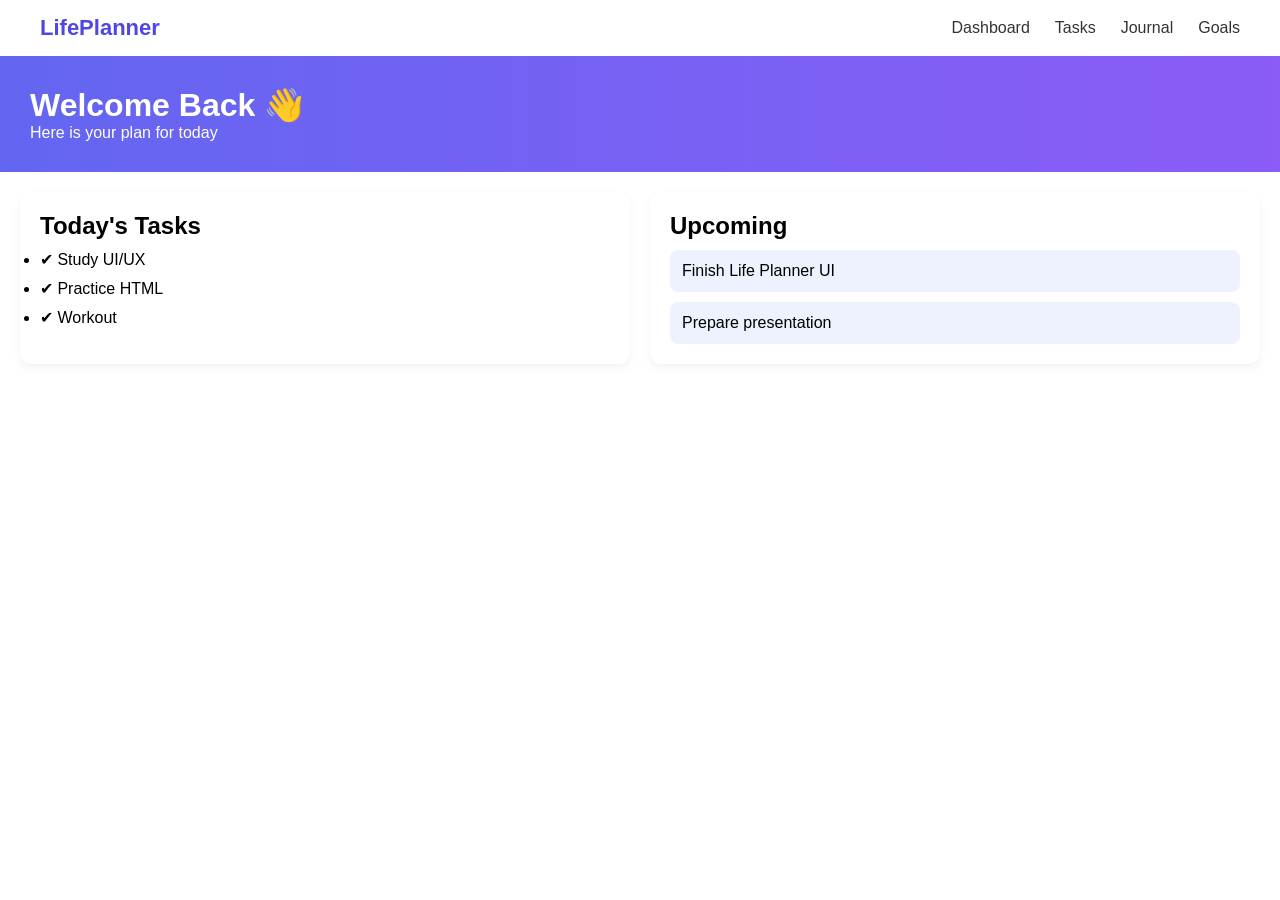
==== index.html @ 0719f575 "Initial commit" ====
<!DOCTYPE html>
<html lang="en">
<head>
  <meta charset="UTF-8">
  <title>Life Planner</title>
  <link rel="stylesheet" href="style.css">
</head>
<body>

  <!-- NAVBAR START -->
  <nav class="navbar">
    <div class="logo">LifePlanner</div>
    <ul class="nav-links">
      <li><a href="index.html">Dashboard</a></li>
      <li><a href="tasks.html">Tasks</a></li>
      <li><a href="journal.html">Journal</a></li>
      <li><a href="goals.html">Goals</a></li>
    </ul>
  </nav>
  <!-- NAVBAR END -->
 <!-- DASHBOARD HEADER -->
<header class="dashboard-header">
  <h1>Welcome Back 👋</h1>
  <p>Here is your plan for today</p>
</header>

<!-- DASHBOARD CONTENT -->
<div class="dashboard">

  <!-- TODAY TASKS -->
  <section class="card-section">
    <h2>Today's Tasks</h2>
    <ul class="task-list">
      <li>✔ Study UI/UX</li>
      <li>✔ Practice HTML</li>
      <li>✔ Workout</li>
    </ul>
  </section>

  <!-- UPCOMING TASKS -->
  <section class="card-section">
    <h2>Upcoming</h2>
    <div class="task-card">Finish Life Planner UI</div>
    <div class="task-card">Prepare presentation</div>
  </section>

</div>
</body>
</html>
---- style.css ----
* {
  margin: 0;
  padding: 0;
  box-sizing: border-box;
  font-family: Arial, sans-serif;
}

/* NAVBAR */
.navbar {
  background: #ffffff;
  display: flex;
  justify-content: space-between;
  align-items: center;
  padding: 15px 40px;
  box-shadow: 0 2px 6px rgba(0,0,0,0.1);
}

.logo {
  font-size: 22px;
  font-weight: bold;
  color: #4f46e5;
}

.nav-links {
  list-style: none;
  display: flex;
  gap: 25px;
}

.nav-links a {
  text-decoration: none;
  color: #333;
  font-weight: 500;
}

.nav-links a:hover {
  color: #4f46e5;
}
/* DASHBOARD HEADER */
.dashboard-header {
  padding: 30px;
  background: linear-gradient(to right, #6366f1, #8b5cf6);
  color: white;
}

/* DASHBOARD LAYOUT */
.dashboard {
  display: grid;
  grid-template-columns: 1fr 1fr;
  gap: 20px;
  padding: 20px;
}

/* CARD SECTION */
.card-section {
  background: white;
  padding: 20px;
  border-radius: 12px;
  box-shadow: 0 4px 10px rgba(0,0,0,0.05);
}

.task-list li {
  margin: 10px 0;
}

.task-card {
  background: #eef2ff;
  padding: 12px;
  border-radius: 8px;
  margin-top: 10px;
}
/* PAGE HEADER */
.page-header {
  padding: 25px;
  background: #f3f4f6;
}

/* TASK PAGE LAYOUT */
.tasks-container {
  display: grid;
  grid-template-columns: 1fr 1fr;
  gap: 20px;
  padding: 20px;
}

/* ADD TASK FORM */
.task-form, .task-list-card {
  background: white;
  padding: 20px;
  border-radius: 12px;
  box-shadow: 0 4px 10px rgba(0,0,0,0.05);
}

.task-form input,
.task-form select {
  width: 100%;
  padding: 10px;
  margin: 10px 0;
}

.task-form button {
  background: #4f46e5;
  color: white;
  border: none;
  padding: 10px;
  border-radius: 6px;
  cursor: pointer;
}

/* TASK LIST */
.task-list-card ul {
  list-style: none;
  padding: 0;
}

.task-list-card li {
  display: flex;
  justify-content: space-between;
  background: #eef2ff;
  padding: 10px;
  border-radius: 6px;
  margin-top: 10px;
}

/* BADGES */
.badge {
  padding: 3px 8px;
  border-radius: 6px;
  font-size: 12px;
  color: white;
}

.high { background: #dc2626; }
.medium { background: #f59e0b; }
.low { background: #16a34a; }
/* JOURNAL LAYOUT */
.journal-container {
  display: grid;
  grid-template-columns: 1fr 1fr;
  gap: 20px;
  padding: 20px;
}

/* JOURNAL FORM */
.journal-form, .journal-list {
  background: white;
  padding: 20px;
  border-radius: 12px;
  box-shadow: 0 4px 10px rgba(0,0,0,0.05);
}

.journal-form input,
.journal-form textarea {
  width: 100%;
  padding: 10px;
  margin: 10px 0;
}

.journal-form textarea {
  height: 120px;
}

/* JOURNAL CARD */
.journal-card {
  background: #f0f9ff;
  padding: 15px;
  border-radius: 10px;
  margin-top: 10px;
}

.journal-card h3 {
  margin-bottom: 5px;
}

.journal-card span {
  font-size: 12px;
  color: gray;
}
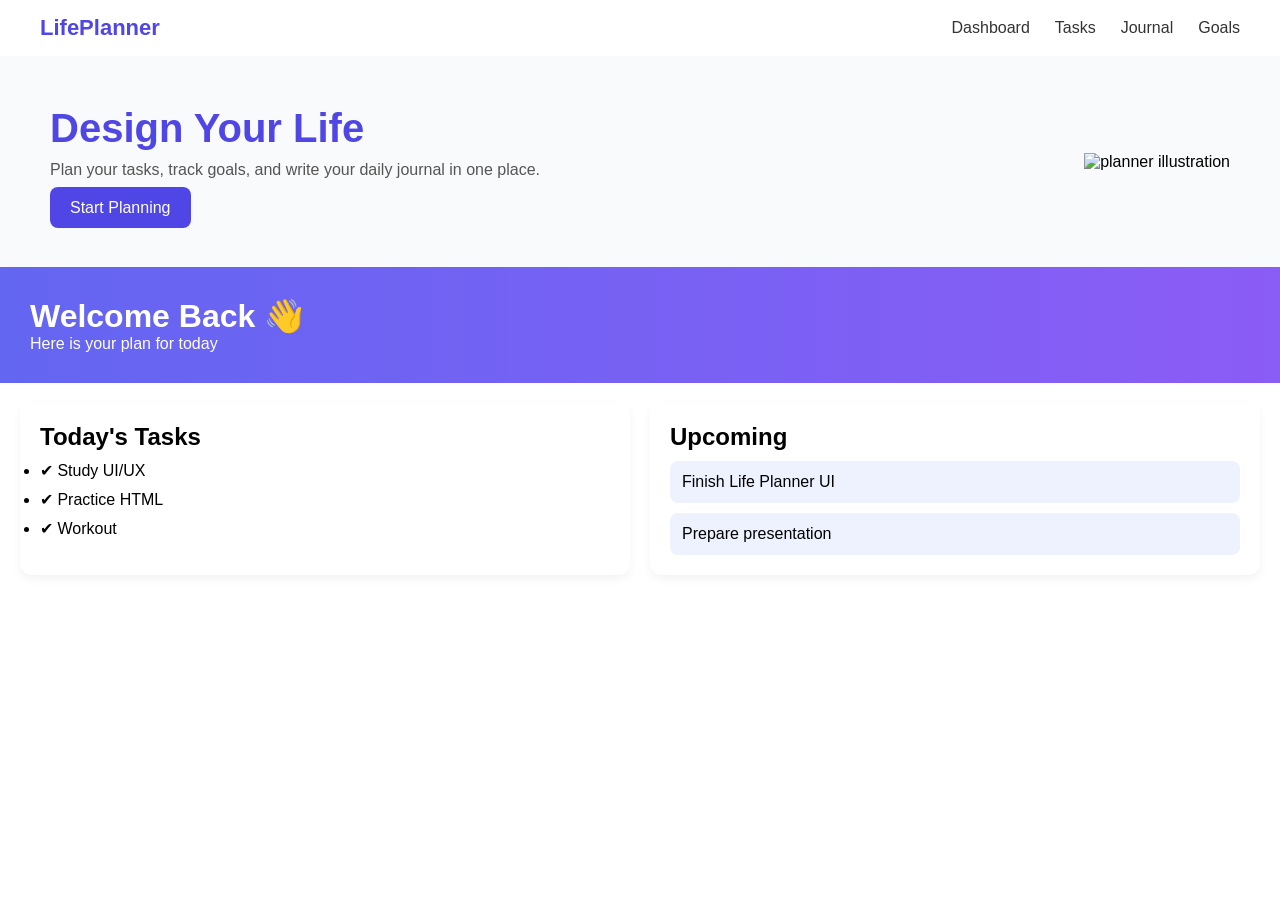
==== commit b0e07b2f: "updated UI" ====
--- a/index.html
+++ b/index.html
@@ -18,6 +18,19 @@
     </ul>
   </nav>
   <!-- NAVBAR END -->
+   <section class="hero">
+
+<div class="hero-text">
+<h1>Design Your Life</h1>
+<p>Plan your tasks, track goals, and write your daily journal in one place.</p>
+<a href="tasks.html" class="btn">Start Planning</a>
+</div>
+
+<div class="hero-image">
+<img src="C:\Users\soniy\OneDrive\Documents\Life-Planner.jpg" alt="planner illustration">
+</div>
+
+</section>
  <!-- DASHBOARD HEADER -->
 <header class="dashboard-header">
   <h1>Welcome Back 👋</h1>
--- a/style.css
+++ b/style.css
@@ -36,6 +36,42 @@
 .nav-links a:hover {
   color: #4f46e5;
 }
+/* HERO SECTION */
+
+.hero{
+display:flex;
+align-items:center;
+justify-content:space-between;
+padding:50px;
+background:#f8fafc;
+}
+
+.hero-text{
+max-width:500px;
+}
+
+.hero-text h1{
+font-size:40px;
+margin-bottom:10px;
+color:#4f46e5;
+}
+
+.hero-text p{
+margin-bottom:20px;
+color:#555;
+}
+
+.btn{
+background:#4f46e5;
+color:white;
+padding:12px 20px;
+text-decoration:none;
+border-radius:8px;
+}
+
+.hero-image img{
+width:350px;
+}
 /* DASHBOARD HEADER */
 .dashboard-header {
   padding: 30px;
@@ -175,4 +211,44 @@
 .journal-card span {
   font-size: 12px;
   color: gray;
+}
+/* GOALS PAGE */
+
+.goals-container{
+padding:20px;
+display:grid;
+grid-template-columns:1fr 1fr;
+gap:20px;
+}
+
+.goal-card{
+background:white;
+padding:20px;
+border-radius:12px;
+box-shadow:0 4px 10px rgba(0,0,0,0.05);
+}
+
+.progress-bar{
+background:#e5e7eb;
+height:10px;
+border-radius:10px;
+margin-top:10px;
+overflow:hidden;
+}
+
+.progress{
+height:10px;
+background:#4f46e5;
+}
+
+.js{
+width:60%;
+}
+
+.workout{
+width:40%;
+}
+
+.reading{
+width:75%;
 }
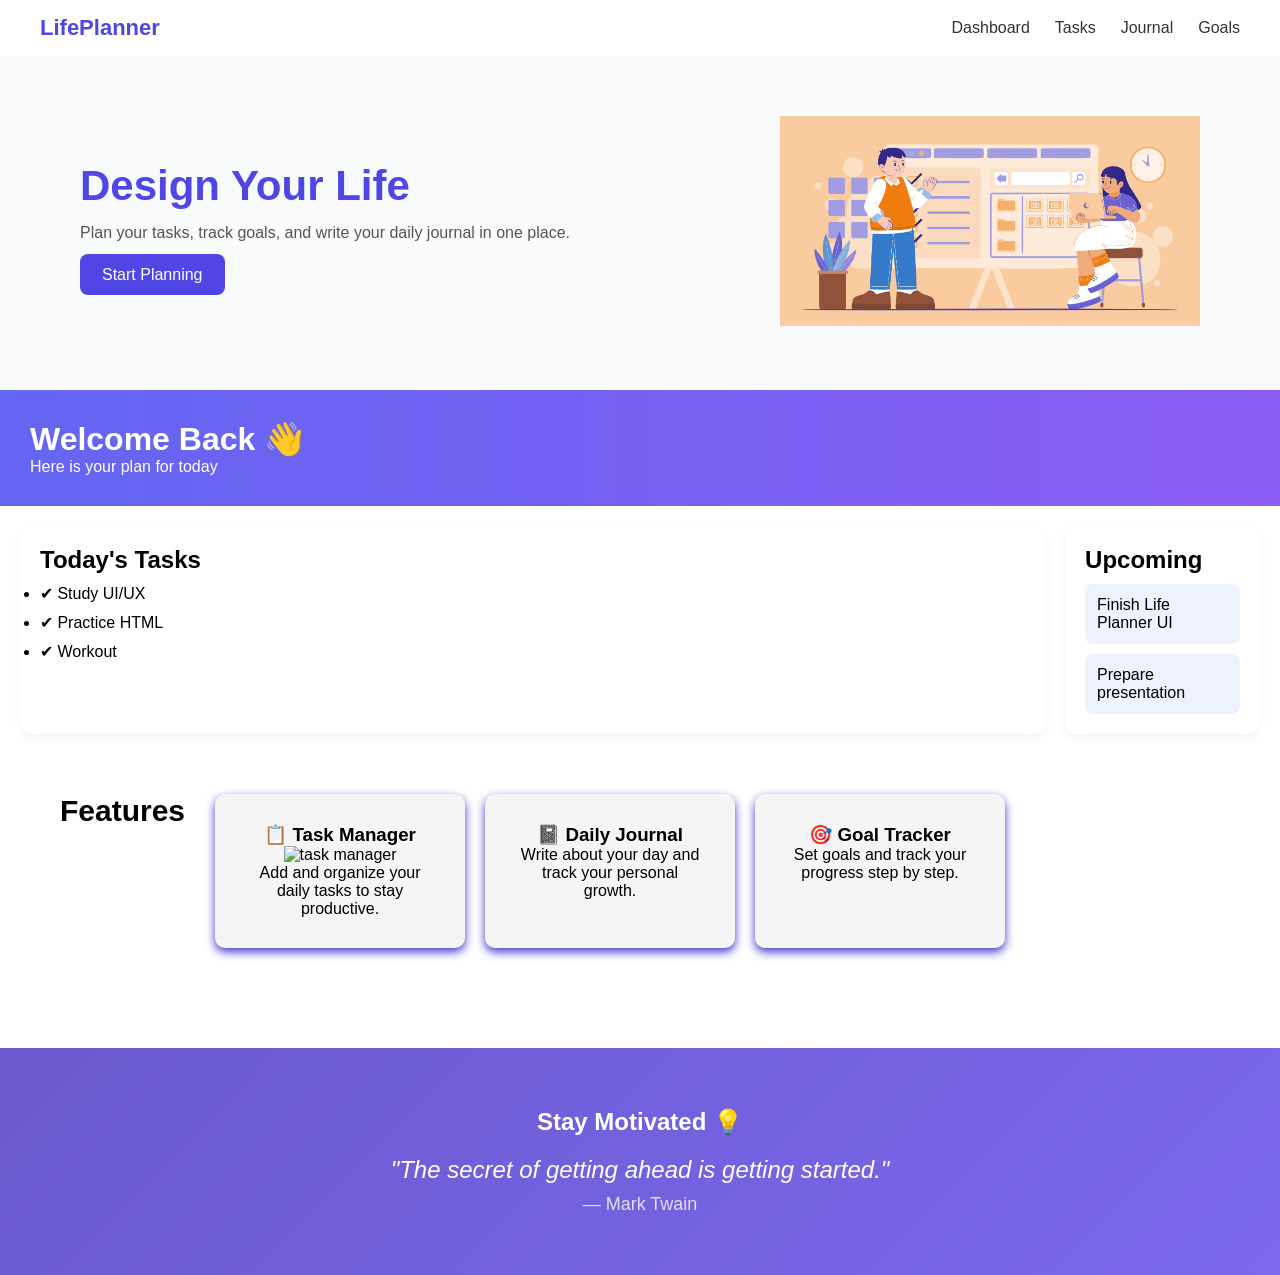
==== commit a108efca: "modified" ====
--- a/index.html
+++ b/index.html
@@ -27,7 +27,7 @@
 </div>
 
 <div class="hero-image">
-<img src="C:\Users\soniy\OneDrive\Documents\Life-Planner.jpg" alt="planner illustration">
+<img src="images/juapr35.jpg" alt="planner illustration">
 </div>
 
 </section>
@@ -56,7 +56,36 @@
     <div class="task-card">Finish Life Planner UI</div>
     <div class="task-card">Prepare presentation</div>
   </section>
+  <section class="features">
 
+    <h2 class="section-title">Features</h2>
+    <div class="feature-container">
+    <div class="feature-card">
+    <h3>📋 Task Manager</h3>
+    <img src="images/20944361.eps" alt="task manager">
+    <p>Add and organize your daily tasks to stay productive.</p>
+    </div>
+    <div class="feature-card">
+    <h3>📓 Daily Journal</h3>
+    <p>Write about your day and track your personal growth.</p>
+    </div>
+    <div class="feature-card">
+    <h3>🎯 Goal Tracker</h3>
+    <p>Set goals and track your progress step by step.</p>
+    </div>
+    </div>
+  </section>
 </div>
+   <section class="motivation">
+
+<h2>Stay Motivated 💡</h2>
+
+<p class="quote">
+"The secret of getting ahead is getting started."
+</p>
+
+<p class="author">— Mark Twain</p>
+
+</section>
 </body>
 </html>
--- a/style.css
+++ b/style.css
@@ -36,41 +36,45 @@
 .nav-links a:hover {
   color: #4f46e5;
 }
-/* HERO SECTION */
-
 .hero{
-display:flex;
-align-items:center;
-justify-content:space-between;
-padding:50px;
-background:#f8fafc;
+  display:flex;
+  align-items:center;
+  justify-content:space-between;
+  padding:60px 80px;
+  background:#f8fafc;
 }
 
 .hero-text{
-max-width:500px;
+  max-width:500px;
 }
 
 .hero-text h1{
-font-size:40px;
-margin-bottom:10px;
-color:#4f46e5;
+  font-size:42px;
+  color:#4f46e5;
+  margin-bottom:10px;
 }
 
 .hero-text p{
-margin-bottom:20px;
-color:#555;
+  color:#555;
+  margin-bottom:20px;
+  line-height:1.6;
 }
 
 .btn{
-background:#4f46e5;
-color:white;
-padding:12px 20px;
-text-decoration:none;
-border-radius:8px;
+  background:#4f46e5;
+  color:white;
+  padding:12px 22px;
+  border-radius:8px;
+  text-decoration:none;
+  font-weight:500;
+}
+
+.btn:hover{
+  background:#4338ca;
 }
 
 .hero-image img{
-width:350px;
+  width:420px;
 }
 /* DASHBOARD HEADER */
 .dashboard-header {
@@ -104,6 +108,80 @@
   padding: 12px;
   border-radius: 8px;
   margin-top: 10px;
+}
+.features{
+padding:60px;
+text-align:center;
+}
+
+.section-title{
+font-size:30px;
+margin-bottom:40px;
+}
+
+.feature-container{
+display:flex;
+gap:20px;
+justify-content:center;
+}
+
+.feature-card{
+background:#f5f5f5;
+padding:30px;
+border-radius:10px;
+width:250px;
+box-shadow:0 4px 10px #4338ca;
+transition:0.3s;
+}
+
+.feature-card:hover{
+transform:translateY(-5px);
+}
+.features{
+display:flex;
+justify-content:center;
+gap:30px;
+padding:40px;
+}
+
+.feature-box{
+background:#f5f5f5;
+padding:25px;
+width:250px;
+text-align:center;
+border-radius:10px;
+box-shadow:0 4px 10px rgba(0,0,0,0.1);
+}
+
+.feature-box img{
+width:70px;
+height:70px;
+object-fit:contain;
+margin-bottom:15px;
+}
+
+.feature-box:hover{
+transform:translateY(-8px);
+transition:0.3s;
+}
+.motivation{
+background:linear-gradient(135deg,#6a5acd,#7b68ee);
+color:white;
+text-align:center;
+padding:60px 20px;
+margin-top:40px;
+}
+
+.quote{
+font-size:24px;
+margin-top:20px;
+font-style:italic;
+}
+
+.author{
+margin-top:10px;
+font-size:18px;
+opacity:0.8;
 }
 /* PAGE HEADER */
 .page-header {
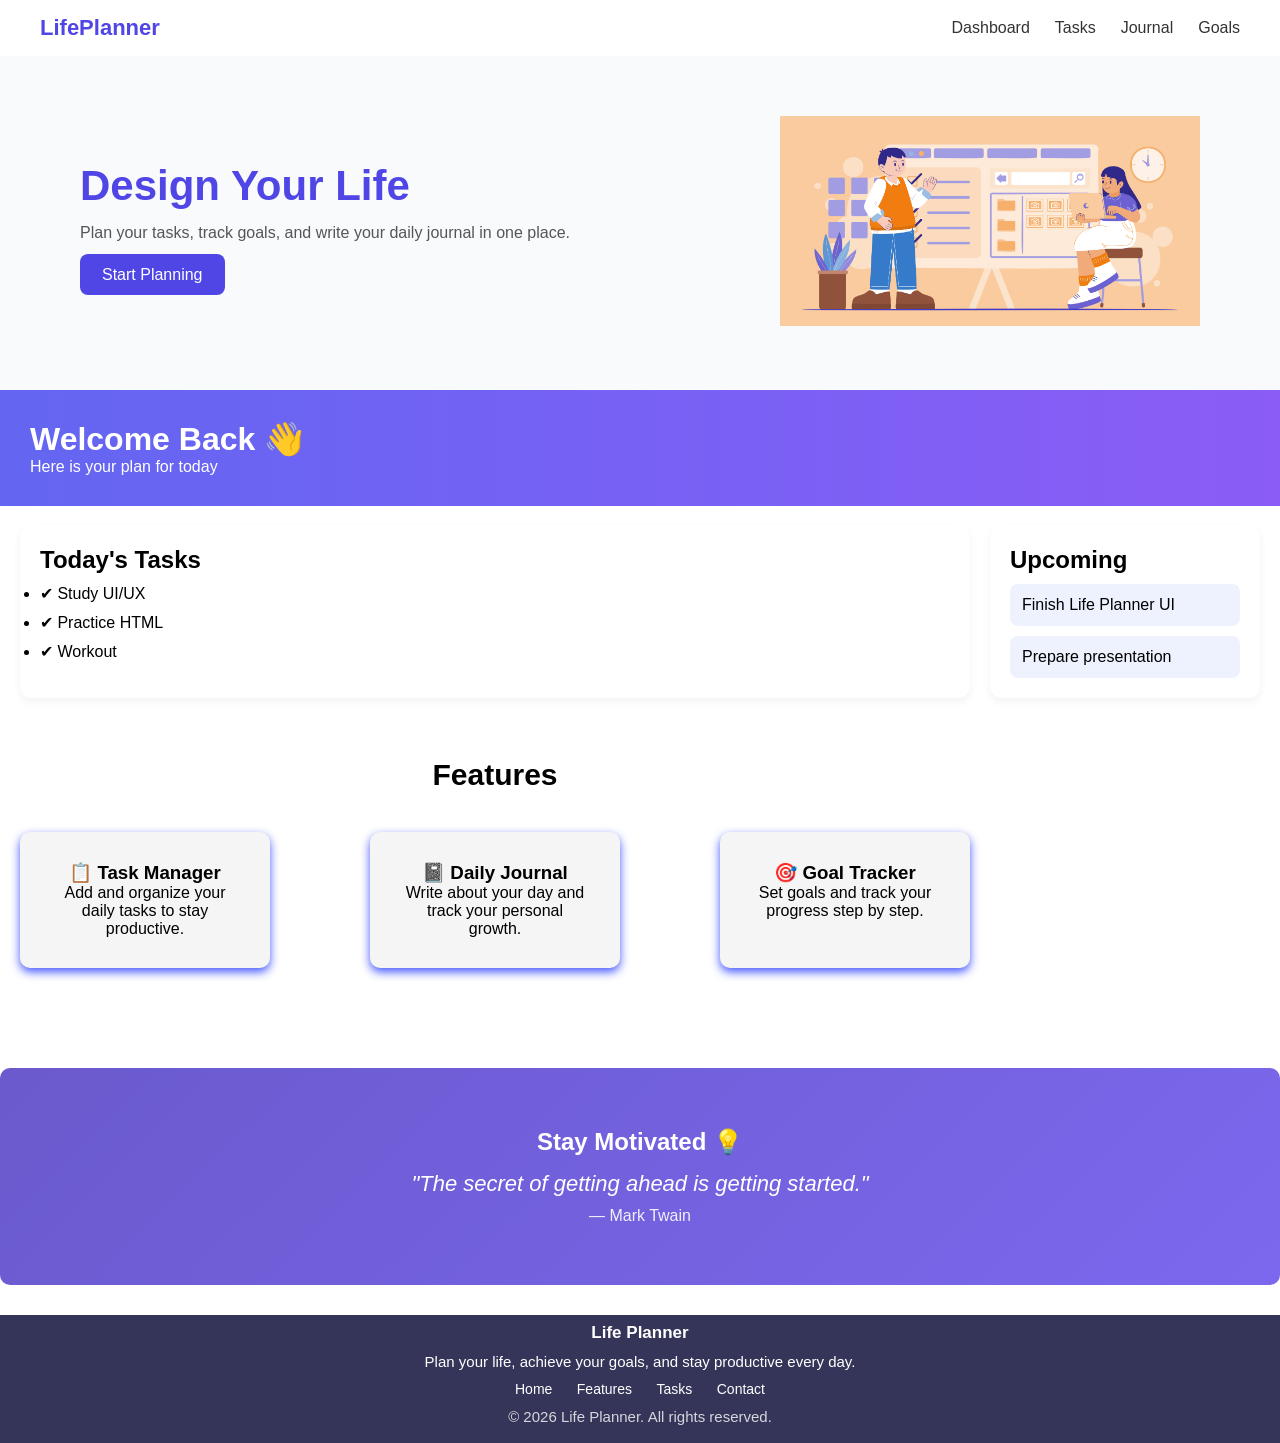
==== commit cdda14ff: "updated the project files" ====
--- a/index.html
+++ b/index.html
@@ -57,26 +57,32 @@
     <div class="task-card">Prepare presentation</div>
   </section>
   <section class="features">
+    <h2 class="section-title">Features</h2>
+  
+    <div class="feature-container">
 
-    <h2 class="section-title">Features</h2>
-    <div class="feature-container">
-    <div class="feature-card">
+    <div class="feature-box">
     <h3>📋 Task Manager</h3>
-    <img src="images/20944361.eps" alt="task manager">
     <p>Add and organize your daily tasks to stay productive.</p>
     </div>
-    <div class="feature-card">
+
+    <div class="feature-box">
     <h3>📓 Daily Journal</h3>
     <p>Write about your day and track your personal growth.</p>
     </div>
-    <div class="feature-card">
+
+    <div class="feature-box">
     <h3>🎯 Goal Tracker</h3>
     <p>Set goals and track your progress step by step.</p>
     </div>
-    </div>
-  </section>
+
 </div>
-   <section class="motivation">
+
+</section>
+</div>
+
+</section>
+<section class="motivation">
 
 <h2>Stay Motivated 💡</h2>
 
@@ -87,5 +93,23 @@
 <p class="author">— Mark Twain</p>
 
 </section>
+<footer class="footer">
+
+<h3>Life Planner</h3>
+
+<p>Plan your life, achieve your goals, and stay productive every day.</p>
+
+<div class="footer-links">
+<a href="#">Home</a>
+<a href="#">Features</a>
+<a href="#">Tasks</a>
+<a href="#">Contact</a>
+</div>
+
+<p class="copyright">
+© 2026 Life Planner. All rights reserved.
+</p>
+
+</footer>
 </body>
 </html>
--- a/style.css
+++ b/style.css
@@ -118,51 +118,39 @@
 font-size:30px;
 margin-bottom:40px;
 }
+.features{
+padding:60px;
+text-align:center;
+}
+
+.section-title{
+font-size:30px;
+margin-bottom:40px;
+}
+.features{
+text-align:center;
+padding:40px 0;
+}
 
 .feature-container{
 display:flex;
-gap:20px;
 justify-content:center;
-}
-
-.feature-card{
+gap:100px;
+margin-top:20px;
+}
+
+.feature-box{
+width:250px;
 background:#f5f5f5;
 padding:30px;
 border-radius:10px;
-width:250px;
-box-shadow:0 4px 10px #4338ca;
+box-shadow:0 4px 10px rgba(56, 75, 254, 0.93);
+text-align:center;
 transition:0.3s;
 }
 
-.feature-card:hover{
-transform:translateY(-5px);
-}
-.features{
-display:flex;
-justify-content:center;
-gap:30px;
-padding:40px;
-}
-
-.feature-box{
-background:#f5f5f5;
-padding:25px;
-width:250px;
-text-align:center;
-border-radius:10px;
-box-shadow:0 4px 10px rgba(0,0,0,0.1);
-}
-
-.feature-box img{
-width:70px;
-height:70px;
-object-fit:contain;
-margin-bottom:15px;
-}
-
 .feature-box:hover{
-transform:translateY(-8px);
-transition:0.3s;
+transform:translateY(-6px);
 }
 .motivation{
 background:linear-gradient(135deg,#6a5acd,#7b68ee);
@@ -170,23 +158,67 @@
 text-align:center;
 padding:60px 20px;
 margin-top:40px;
-}
-
-.quote{
-font-size:24px;
-margin-top:20px;
+border-radius:10px;
+}
+
+.motivation .quote{
+font-size:22px;
 font-style:italic;
-}
-
-.author{
+margin-top:15px;
+}
+
+.motivation .author{
 margin-top:10px;
-font-size:18px;
+font-size:16px;
+opacity:0.9;
+}
+.footer{
+background:#353559;
+color:white;
+text-align:center;
+padding:8px 10px;
+margin-top:30px;
+}
+
+.footer h3{
+font-size: 17px;
+margin-bottom:10px;
+}
+
+.footer p{
+  font-size: 15px;
+margin:10px 0;
+}
+
+.footer-links{
+margin:10px 0;
+}
+
+.footer-links a{
+font-size: 14px;
+color:white;
+margin:0 10px;
+text-decoration:none;
+font-weight:500;
+}
+
+.footer-links a:hover{
+font-size: 14px;
+text-decoration:underline;
+}
+
+.copyright{
+font-size:8px;
 opacity:0.8;
+margin-top:10px;
 }
 /* PAGE HEADER */
-.page-header {
-  padding: 25px;
-  background: #f3f4f6;
+.task-header{
+background:linear-gradient(135deg,#6a5acd,#7b68ee);
+color:white;
+padding:35px;
+border-radius:10px;
+margin:20px;
 }
 
 /* TASK PAGE LAYOUT */
@@ -198,27 +230,52 @@
 }
 
 /* ADD TASK FORM */
-.task-form, .task-list-card {
-  background: white;
-  padding: 20px;
-  border-radius: 12px;
-  box-shadow: 0 4px 10px rgba(0,0,0,0.05);
-}
-
-.task-form input,
-.task-form select {
-  width: 100%;
-  padding: 10px;
-  margin: 10px 0;
-}
-
-.task-form button {
-  background: #4f46e5;
-  color: white;
-  border: none;
-  padding: 10px;
-  border-radius: 6px;
-  cursor: pointer;
+.task-list-card ul{
+list-style:none;
+padding:0;
+}
+
+.task-list-card li{
+background:#eef1f8;
+padding:12px 15px;
+border-radius:8px;
+margin-bottom:10px;
+display:flex;
+justify-content:space-between;
+align-items:center;
+transition:0.2s;
+}
+
+.task-list-card li:hover{
+transform:translateX(5px);
+}
+
+/* priority badge */
+
+.badge{
+padding:4px 10px;
+border-radius:12px;
+font-size:12px;
+color:white;
+}
+
+.high{
+background:#e74c3c;
+}
+
+.medium{
+background:#f39c12;
+}
+
+.low{
+background:#27ae60;
+}
+.task-list-card{
+background:white;
+padding:20px;
+border-radius:10px;
+box-shadow:0 5px 15px rgba(0,0,0,0.1);
+margin-top:20px;
 }
 
 /* TASK LIST */
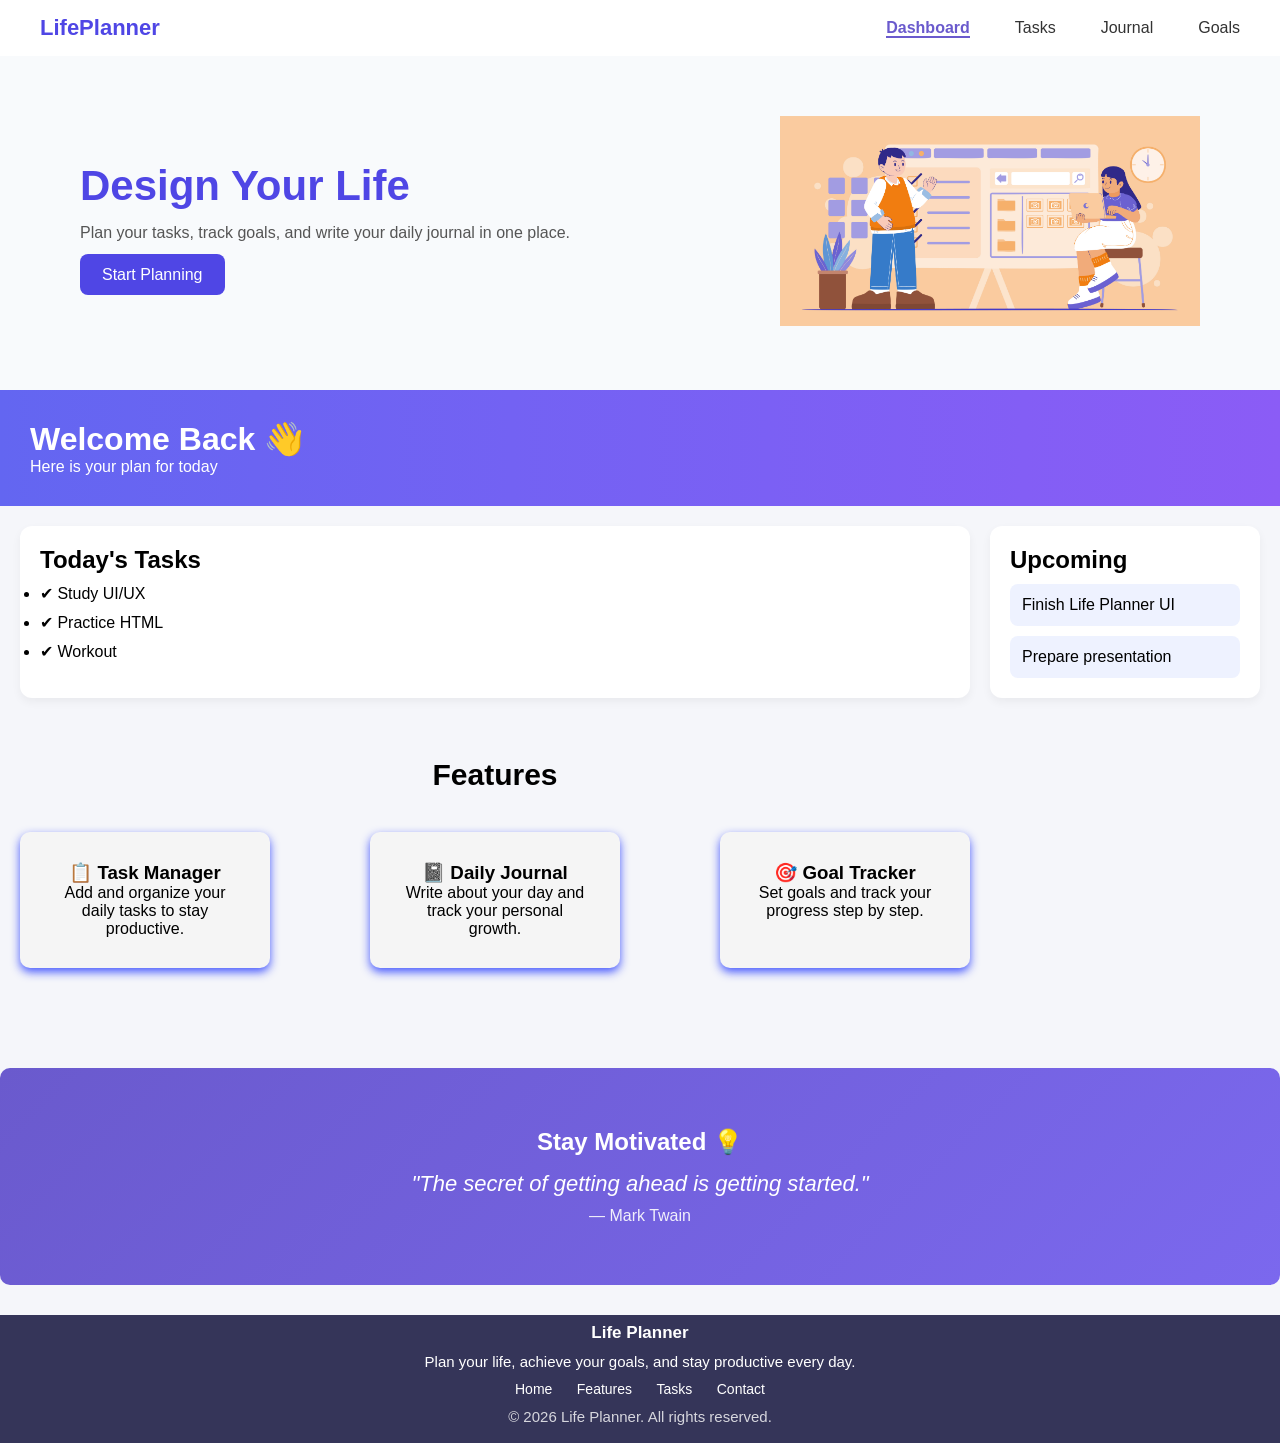
==== commit 1812fc21: "final page" ====
--- a/index.html
+++ b/index.html
@@ -11,7 +11,7 @@
   <nav class="navbar">
     <div class="logo">LifePlanner</div>
     <ul class="nav-links">
-      <li><a href="index.html">Dashboard</a></li>
+      <li><a href="index.html" class="active">Dashboard</a></li>
       <li><a href="tasks.html">Tasks</a></li>
       <li><a href="journal.html">Journal</a></li>
       <li><a href="goals.html">Goals</a></li>
--- a/style.css
+++ b/style.css
@@ -1,3 +1,8 @@
+body{
+font-family: Arial, Helvetica, sans-serif;
+background:#f5f6fa;
+margin:0;
+}
 * {
   margin: 0;
   padding: 0;
@@ -220,6 +225,18 @@
 border-radius:10px;
 margin:20px;
 }
+.task-form{
+  display: flex;
+  align-items: center;
+  gap: 15px;
+  background:white;
+  padding:25px;
+  border-radius:10px;
+  box-shadow:0 5px 15px rgba(0,0,0,0.1);
+}
+.task-form input{
+  flex:1;
+}
 
 /* TASK PAGE LAYOUT */
 .tasks-container {
@@ -234,7 +251,11 @@
 list-style:none;
 padding:0;
 }
-
+.task-counter{
+font-size:14px;
+color:#666;
+margin-bottom:15px;
+}
 .task-list-card li{
 background:#eef1f8;
 padding:12px 15px;
@@ -247,7 +268,50 @@
 }
 
 .task-list-card li:hover{
-transform:translateX(5px);
+transform:translateX(6px);
+background:#e9edf7;
+cursor:pointer;
+box-shadow: 0 5px 15px rgba(71, 98, 251, 0.714);
+}
+.task-form input,
+.task-form select{
+  padding: 10px;
+  border: 1px solid #ccc;
+  border-radius: 6px;
+  margin-right: 10px;
+  outline: none;
+}
+.task-form button{
+  padding: 10px 15px;
+  background: #6a5acd;
+  color:white;
+  border: none;
+  border-radius: 6px;
+  cursor: pointer;
+  font-weight: 500;
+}
+.task-form button:hover{
+  background: #5a4ad1;
+}
+.task-check{
+margin-right:10px;
+cursor:pointer;
+}
+
+.task-check:checked + .task-text{
+text-decoration:line-through;
+color:gray;
+}
+.delete-btn{
+background:none;
+border:none;
+font-size:16px;
+cursor:pointer;
+margin-left:10px;
+}
+
+.delete-btn:hover{
+transform:scale(1.2);
 }
 
 /* priority badge */
@@ -287,103 +351,232 @@
 .task-list-card li {
   display: flex;
   justify-content: space-between;
-  background: #eef2ff;
-  padding: 10px;
-  border-radius: 6px;
-  margin-top: 10px;
+  align-items: center;
+  background: #f8f9fc;
+  padding: 12px 15px;
+  border-radius: 8px;
+  margin-top: 12px;
+  transition:0.2s;
 }
 
 /* BADGES */
 .badge {
-  padding: 3px 8px;
-  border-radius: 6px;
+  padding: 4px 10px;
+  border-radius: 20px;
   font-size: 12px;
   color: white;
+  font-weight: 500;
 }
 
 .high { background: #dc2626; }
 .medium { background: #f59e0b; }
 .low { background: #16a34a; }
+/* JOURNAL HEADER */
+
+.journal-header{
+background:linear-gradient(135deg,#6a5acd,#7b68ee);
+color:white;
+padding:35px;
+border-radius:10px;
+margin:20px;
+}
+
 /* JOURNAL LAYOUT */
-.journal-container {
-  display: grid;
-  grid-template-columns: 1fr 1fr;
-  gap: 20px;
-  padding: 20px;
-}
-
-/* JOURNAL FORM */
-.journal-form, .journal-list {
-  background: white;
-  padding: 20px;
-  border-radius: 12px;
-  box-shadow: 0 4px 10px rgba(0,0,0,0.05);
-}
-
-.journal-form input,
-.journal-form textarea {
-  width: 100%;
-  padding: 10px;
-  margin: 10px 0;
-}
-
-.journal-form textarea {
-  height: 120px;
-}
-
-/* JOURNAL CARD */
-.journal-card {
-  background: #f0f9ff;
-  padding: 15px;
-  border-radius: 10px;
-  margin-top: 10px;
-}
-
-.journal-card h3 {
-  margin-bottom: 5px;
-}
-
-.journal-card span {
-  font-size: 12px;
-  color: gray;
-}
-/* GOALS PAGE */
-
-.goals-container{
-padding:20px;
+
+.journal-container{
 display:grid;
 grid-template-columns:1fr 1fr;
 gap:20px;
-}
-
+padding:20px;
+}
+
+/* NEW ENTRY CARD */
+
+.journal-entry{
+background:white;
+padding:20px;
+border-radius:10px;
+box-shadow:0 5px 15px rgba(59,105,224,0.805);
+}
+
+.journal-entry input,
+.journal-entry textarea{
+width:100%;
+padding:10px;
+margin-top:10px;
+border:1px solid #ccc;
+border-radius:6px;
+font-size:14px;
+}
+
+.journal-entry button{
+margin-top:10px;
+padding:10px 15px;
+background:#6a5acd;
+color:white;
+border:none;
+border-radius:6px;
+cursor:pointer;
+}
+
+.journal-entry button:hover{
+background:#5848c2;
+}
+
+/* PREVIOUS ENTRIES */
+
+.journal-list{
+background:white;
+padding:20px;
+border-radius:10px;
+box-shadow:0 5px 15px rgba(59, 105, 244, 0.805);
+}
+
+.entry-card{
+background:#eef1f8;
+padding:20px;
+border-radius:15px;
+margin-top: 20px;
+margin-bottom:30px;
+transition:0.2s;
+box-shadow: 0 5px 15px rgba(59, 105, 244, 0.805);
+}
+
+.entry-card:hover{
+transform:translateY(-3px);
+}
+
+.entry-date{
+font-size:12px;
+color:#666;
+}
+/* GOALS HEADER */
+
+.goals-header{
+background: linear-gradient(135deg,#6a5acd,#7b68ee);
+color:white;
+padding:35px;
+margin:20px;
+border-radius:10px;
+}
+/* GOALS CONTAINER */
+.goals-container{
+display:grid;
+grid-template-columns:1fr 1fr;
+gap:20px;
+padding:20px;
+}
+/* GOAL CARD */
 .goal-card{
 background:white;
 padding:20px;
-border-radius:12px;
-box-shadow:0 4px 10px rgba(0,0,0,0.05);
-}
-
+border-radius:10px;
+box-shadow:0 5px 15px rgba(0,0,0,0.1);
+transition:0.3s;
+}
+.goal-card:hover{
+transform:translateY(-5px);
+}
+/* GOAL TITLE */
+.goal-title{
+display:flex;
+justify-content:space-between;
+align-items:center;
+margin-bottom:8px;
+}
+/* GOAL DATE */
+.goal-date{
+font-size:13px;
+color:#777;
+margin-bottom:10px;
+}
+/* PROGRESS BAR */
 .progress-bar{
-background:#e5e7eb;
-height:10px;
-border-radius:10px;
+width:100%;
+height:8px;
+background:#e0e0e0;
+border-radius:10px;
+overflow:hidden;
+}
+.progress{
+height:100%;
+background:#5a4bff;
+border-radius:10px;
+}
+nav a.active{
+color:#6a5acd;
+font-weight:bold;
+border-bottom:2px solid #6a5acd;
+}
+nav a{
+text-decoration:none;
+margin-left:20px;
+color:#333;
+transition:0.3s;
+}
+
+nav a:hover{
+color:#6a5acd;
+}
+/* MOBILE RESPONSIVE */
+
+@media (max-width:768px){
+
+/* Navbar */
+
+.navbar{
+flex-direction:column;
+align-items:flex-start;
+}
+
+nav{
 margin-top:10px;
-overflow:hidden;
-}
-
-.progress{
-height:10px;
-background:#4f46e5;
-}
-
-.js{
-width:60%;
-}
-
-.workout{
-width:40%;
-}
-
-.reading{
-width:75%;
+}
+
+nav a{
+display:block;
+margin:5px 0;
+}
+
+/* Goals page */
+
+.goals-container{
+grid-template-columns:1fr;
+}
+
+/* Journal page */
+
+.journal-container{
+grid-template-columns:1fr;
+}
+
+/* Tasks page */
+
+.task-container{
+grid-template-columns:1fr;
+}
+
+}
+@media (max-width:768px){
+
+.hero{
+flex-direction:column;
+text-align:center;
+padding:30px 20px;
+}
+
+.hero img{
+width:100%;
+max-width:250px;
+margin-top:15px;
+}
+
+.dashboard{
+grid-template-columns:1fr;
+}
+
+.features{
+grid-template-columns:1fr;
+}
+
 }
